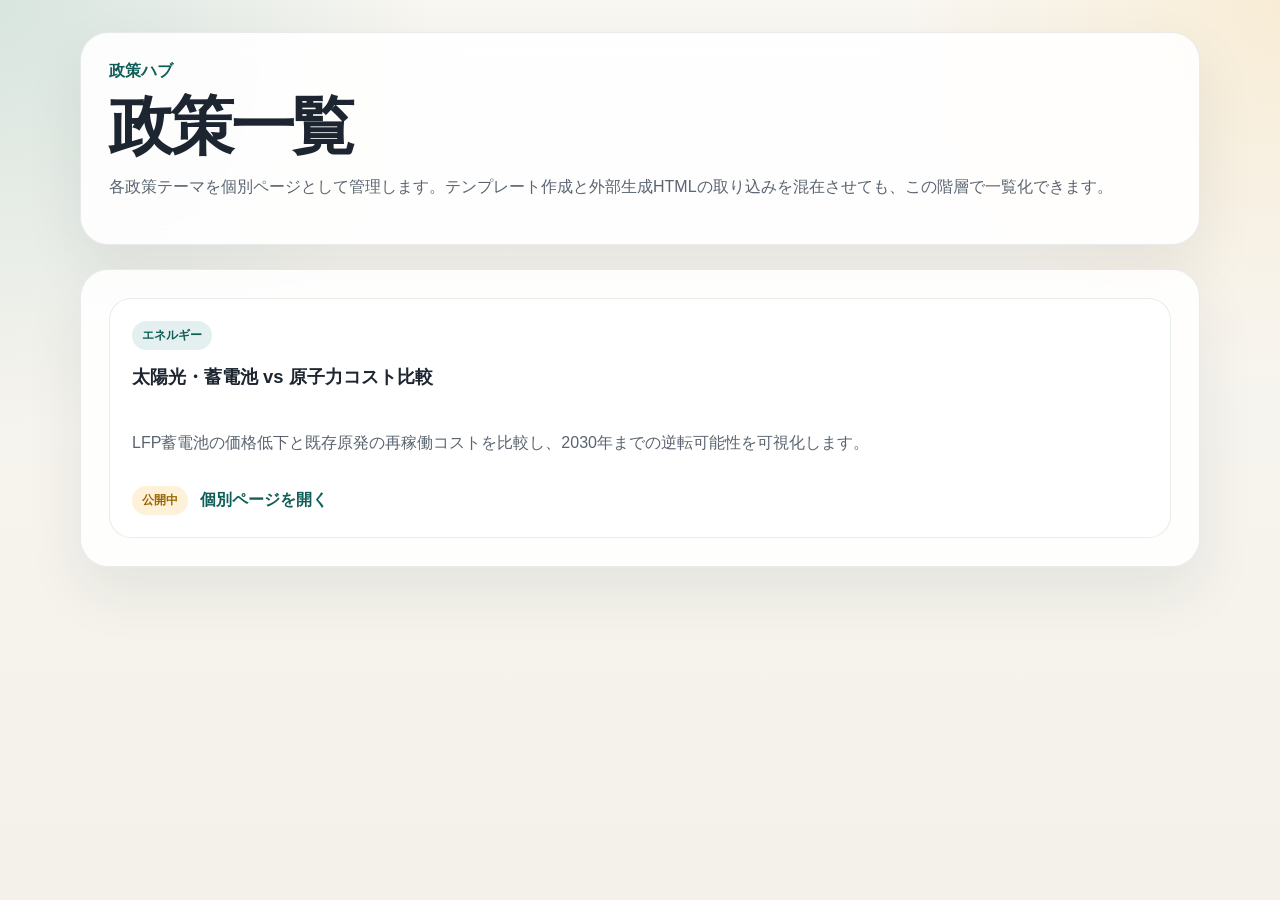
==== policies/index.html @ 9da738f5 "Initial site setup" ====
<!DOCTYPE html>
<html lang="ja">
<head>
    <meta charset="UTF-8">
    <meta name="viewport" content="width=device-width, initial-scale=1.0">
    <title>政策一覧 | 政策解説シミュレータ</title>
    <meta name="description" content="政策解説シミュレータの個別政策ページ一覧。">
    <link rel="stylesheet" href="../assets/css/site.css">
</head>
<body>
    <div class="site-shell">
        <header class="page-header">
            <a class="crumb" href="../index.html">政策ハブ</a>
            <h1>政策一覧</h1>
            <p>各政策テーマを個別ページとして管理します。テンプレート作成と外部生成HTMLの取り込みを混在させても、この階層で一覧化できます。</p>
        </header>

        <main class="panel">
            <div class="card-grid" aria-live="polite">
                <a class="policy-card" href="./solar-storage-vs-nuclear/index.html">
                    <span class="policy-card__badge">エネルギー</span>
                    <h3>太陽光・蓄電池 vs 原子力コスト比較</h3>
                    <p>LFP蓄電池の価格低下と既存原発の再稼働コストを比較し、2030年までの逆転可能性を可視化します。</p>
                    <div class="policy-card__meta">
                        <span class="policy-card__status">公開中</span>
                        <span class="text-link">個別ページを開く</span>
                    </div>
                </a>
            </div>
        </main>
    </div>
</body>
</html>
---- assets/css/site.css ----
:root {
    --bg: #f4f1ea;
    --surface: rgba(255, 255, 255, 0.88);
    --surface-strong: #ffffff;
    --text: #1d2630;
    --muted: #5a6470;
    --line: rgba(29, 38, 48, 0.09);
    --accent: #0f766e;
    --accent-strong: #115e59;
    --highlight: #f59e0b;
    --shadow: 0 24px 60px rgba(29, 38, 48, 0.08);
}

* {
    box-sizing: border-box;
}

html {
    scroll-behavior: smooth;
}

body {
    margin: 0;
    min-height: 100vh;
    font-family: "Hiragino Sans", "Noto Sans JP", sans-serif;
    color: var(--text);
    background:
        radial-gradient(circle at top left, rgba(15, 118, 110, 0.14), transparent 28%),
        radial-gradient(circle at top right, rgba(245, 158, 11, 0.12), transparent 24%),
        linear-gradient(180deg, #f9f7f2 0%, var(--bg) 100%);
}

a {
    color: inherit;
}

.site-shell {
    width: min(1120px, calc(100% - 32px));
    margin: 0 auto;
    padding: 32px 0 56px;
}

.hero,
.page-header,
.panel {
    border: 1px solid var(--line);
    border-radius: 28px;
    background: var(--surface);
    backdrop-filter: blur(14px);
    box-shadow: var(--shadow);
}

.hero {
    padding: 36px;
    margin-bottom: 28px;
}

.hero__eyebrow,
.section-heading__eyebrow {
    margin: 0 0 12px;
    color: var(--accent);
    letter-spacing: 0.12em;
    text-transform: uppercase;
    font-size: 0.75rem;
    font-weight: 800;
}

.hero h1,
.page-header h1 {
    margin: 0;
    font-size: clamp(2.4rem, 5vw, 4.6rem);
    line-height: 0.95;
    letter-spacing: -0.05em;
}

.hero__lead,
.page-header p,
.feature-card p,
.policy-card p {
    color: var(--muted);
    line-height: 1.7;
}

.hero__lead {
    max-width: 760px;
    margin: 18px 0 0;
    font-size: 1.05rem;
}

.hero__actions,
.policy-card__meta {
    display: flex;
    flex-wrap: wrap;
    gap: 12px;
}

.button,
.text-link,
.crumb {
    display: inline-flex;
    align-items: center;
    justify-content: center;
    gap: 8px;
    text-decoration: none;
    transition: transform 0.2s ease, background-color 0.2s ease, border-color 0.2s ease;
}

.button {
    padding: 14px 18px;
    border-radius: 999px;
    border: 1px solid var(--line);
    font-weight: 700;
}

.button:hover,
.text-link:hover,
.crumb:hover,
.policy-card:hover {
    transform: translateY(-1px);
}

.button--primary {
    color: #fff;
    background: linear-gradient(135deg, var(--accent), var(--accent-strong));
    border-color: transparent;
}

.button--ghost {
    background: rgba(255, 255, 255, 0.7);
}

.layout-grid {
    display: grid;
    gap: 28px;
}

.panel {
    padding: 28px;
}

.section-heading {
    display: flex;
    justify-content: space-between;
    gap: 16px;
    align-items: end;
    margin-bottom: 20px;
}

.section-heading h2 {
    margin: 0;
    font-size: 1.7rem;
    letter-spacing: -0.03em;
}

.feature-grid,
.card-grid {
    display: grid;
    gap: 18px;
}

.selector-grid {
    display: grid;
    gap: 18px;
    grid-template-columns: minmax(0, 1.4fr) repeat(2, minmax(0, 1fr));
}

.feature-grid {
    grid-template-columns: repeat(auto-fit, minmax(220px, 1fr));
}

.card-grid {
    grid-template-columns: repeat(auto-fit, minmax(260px, 1fr));
}

.feature-card,
.policy-card {
    padding: 22px;
    border: 1px solid var(--line);
    border-radius: 22px;
    background: var(--surface-strong);
}

.feature-card h3,
.policy-card h3 {
    margin: 0 0 10px;
    font-size: 1.15rem;
}

.policy-card {
    display: flex;
    flex-direction: column;
    gap: 14px;
    text-decoration: none;
}

.policy-card--featured {
    min-height: 100%;
    justify-content: space-between;
    background:
        linear-gradient(180deg, rgba(15, 118, 110, 0.07), rgba(255, 255, 255, 0.98)),
        var(--surface-strong);
}

.policy-card--placeholder {
    opacity: 0.82;
}

.policy-card__badge,
.policy-card__status {
    display: inline-flex;
    width: fit-content;
    padding: 6px 10px;
    border-radius: 999px;
    font-size: 0.78rem;
    font-weight: 800;
}

.policy-card__badge {
    background: rgba(15, 118, 110, 0.11);
    color: var(--accent-strong);
}

.policy-card__status {
    background: rgba(245, 158, 11, 0.15);
    color: #9a6700;
}

.text-link,
.crumb {
    color: var(--accent-strong);
    font-weight: 700;
}

.page-header {
    padding: 28px;
    margin-bottom: 24px;
}

.crumb {
    margin-bottom: 14px;
}

.tabs {
    display: grid;
    gap: 18px;
}

.tab-list {
    display: flex;
    flex-wrap: wrap;
    gap: 10px;
}

.tab-button {
    border: 1px solid var(--line);
    background: rgba(255, 255, 255, 0.7);
    color: var(--muted);
    border-radius: 999px;
    padding: 10px 16px;
    font: inherit;
    font-weight: 700;
    cursor: pointer;
    transition: background-color 0.2s ease, color 0.2s ease, transform 0.2s ease;
}

.tab-button:hover {
    transform: translateY(-1px);
}

.tab-button.is-active {
    background: linear-gradient(135deg, var(--accent), var(--accent-strong));
    color: #ffffff;
    border-color: transparent;
}

.tab-panel {
    animation: fade-in 0.24s ease;
}

@keyframes fade-in {
    from {
        opacity: 0;
        transform: translateY(4px);
    }
    to {
        opacity: 1;
        transform: translateY(0);
    }
}

@media (max-width: 720px) {
    .site-shell {
        width: min(100% - 20px, 1120px);
        padding-top: 20px;
    }

    .hero,
    .panel,
    .page-header {
        padding: 22px;
        border-radius: 24px;
    }

    .section-heading {
        align-items: start;
        flex-direction: column;
    }

    .selector-grid {
        grid-template-columns: 1fr;
    }
}
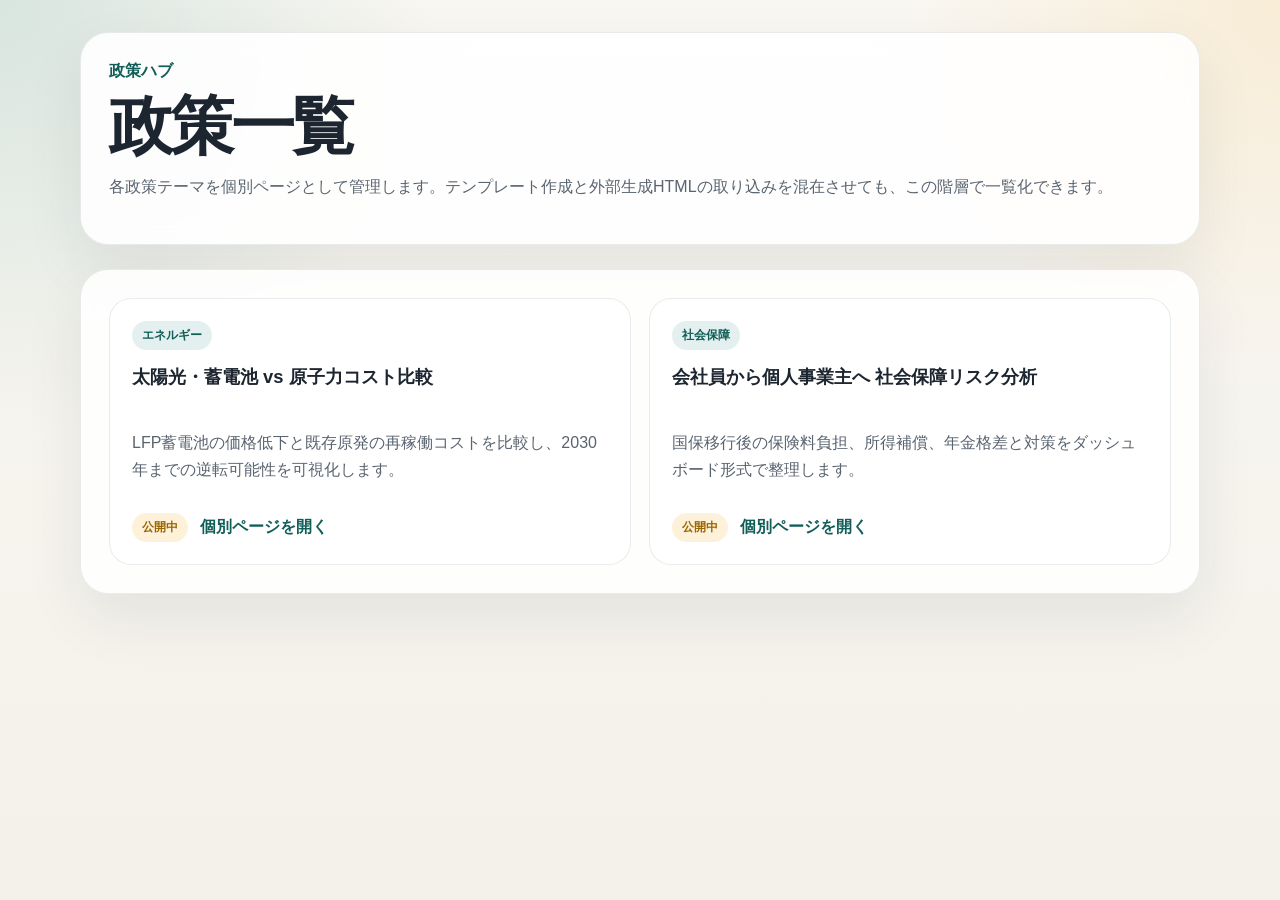
==== commit 81b15245: "Add social security transition simulator" ====
--- a/policies/index.html
+++ b/policies/index.html
@@ -26,6 +26,15 @@
                         <span class="text-link">個別ページを開く</span>
                     </div>
                 </a>
+                <a class="policy-card" href="./employee-to-freelance-social-security/index.html">
+                    <span class="policy-card__badge">社会保障</span>
+                    <h3>会社員から個人事業主へ 社会保障リスク分析</h3>
+                    <p>国保移行後の保険料負担、所得補償、年金格差と対策をダッシュボード形式で整理します。</p>
+                    <div class="policy-card__meta">
+                        <span class="policy-card__status">公開中</span>
+                        <span class="text-link">個別ページを開く</span>
+                    </div>
+                </a>
             </div>
         </main>
     </div>
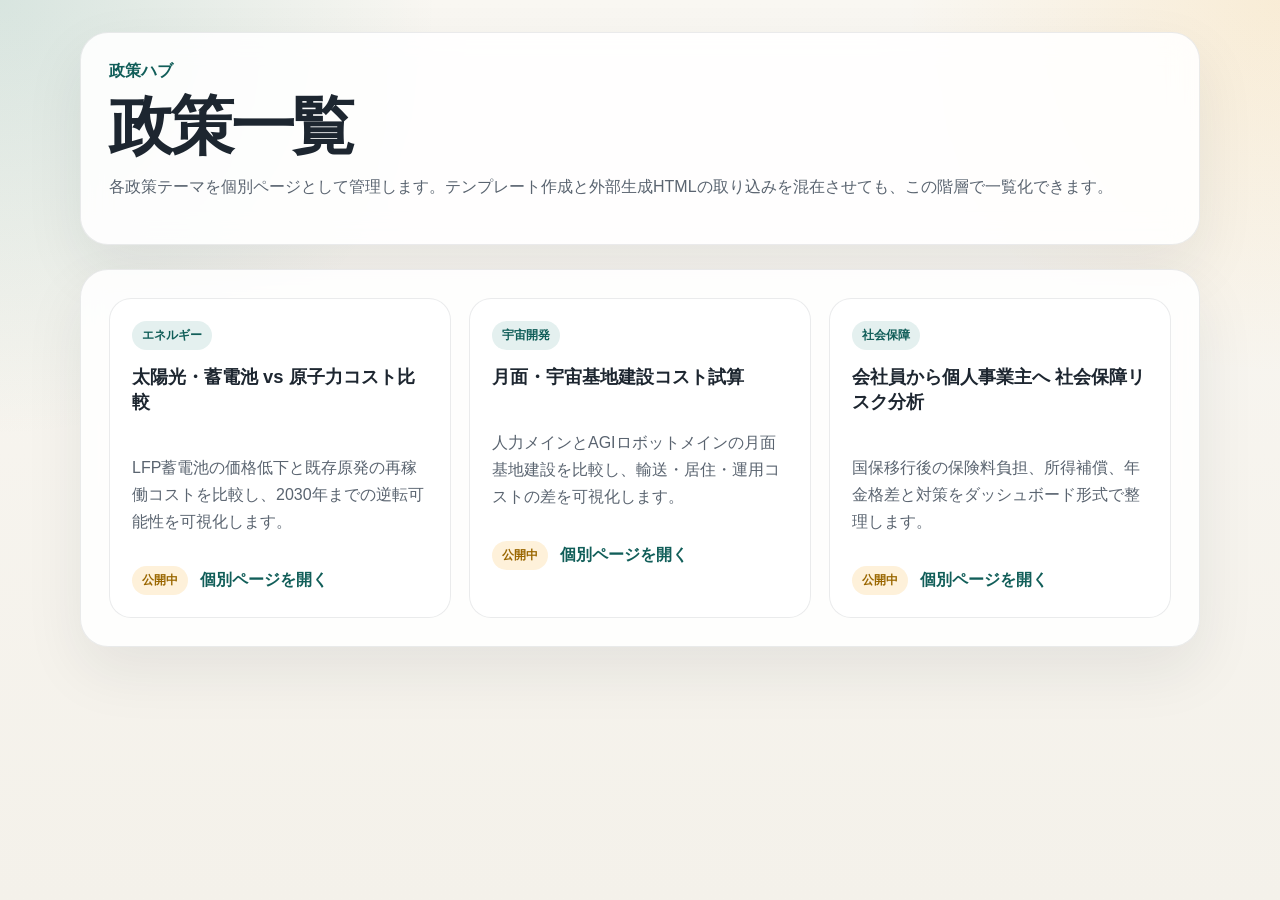
==== commit 42f44809: "Add lunar base cost comparison page" ====
--- a/policies/index.html
+++ b/policies/index.html
@@ -26,6 +26,15 @@
                         <span class="text-link">個別ページを開く</span>
                     </div>
                 </a>
+                <a class="policy-card" href="./lunar-base-human-vs-agi-robots/index.html">
+                    <span class="policy-card__badge">宇宙開発</span>
+                    <h3>月面・宇宙基地建設コスト試算</h3>
+                    <p>人力メインとAGIロボットメインの月面基地建設を比較し、輸送・居住・運用コストの差を可視化します。</p>
+                    <div class="policy-card__meta">
+                        <span class="policy-card__status">公開中</span>
+                        <span class="text-link">個別ページを開く</span>
+                    </div>
+                </a>
                 <a class="policy-card" href="./employee-to-freelance-social-security/index.html">
                     <span class="policy-card__badge">社会保障</span>
                     <h3>会社員から個人事業主へ 社会保障リスク分析</h3>
--- a/assets/css/site.css
+++ b/assets/css/site.css
@@ -240,54 +240,6 @@
     margin-bottom: 14px;
 }
 
-.tabs {
-    display: grid;
-    gap: 18px;
-}
-
-.tab-list {
-    display: flex;
-    flex-wrap: wrap;
-    gap: 10px;
-}
-
-.tab-button {
-    border: 1px solid var(--line);
-    background: rgba(255, 255, 255, 0.7);
-    color: var(--muted);
-    border-radius: 999px;
-    padding: 10px 16px;
-    font: inherit;
-    font-weight: 700;
-    cursor: pointer;
-    transition: background-color 0.2s ease, color 0.2s ease, transform 0.2s ease;
-}
-
-.tab-button:hover {
-    transform: translateY(-1px);
-}
-
-.tab-button.is-active {
-    background: linear-gradient(135deg, var(--accent), var(--accent-strong));
-    color: #ffffff;
-    border-color: transparent;
-}
-
-.tab-panel {
-    animation: fade-in 0.24s ease;
-}
-
-@keyframes fade-in {
-    from {
-        opacity: 0;
-        transform: translateY(4px);
-    }
-    to {
-        opacity: 1;
-        transform: translateY(0);
-    }
-}
-
 @media (max-width: 720px) {
     .site-shell {
         width: min(100% - 20px, 1120px);
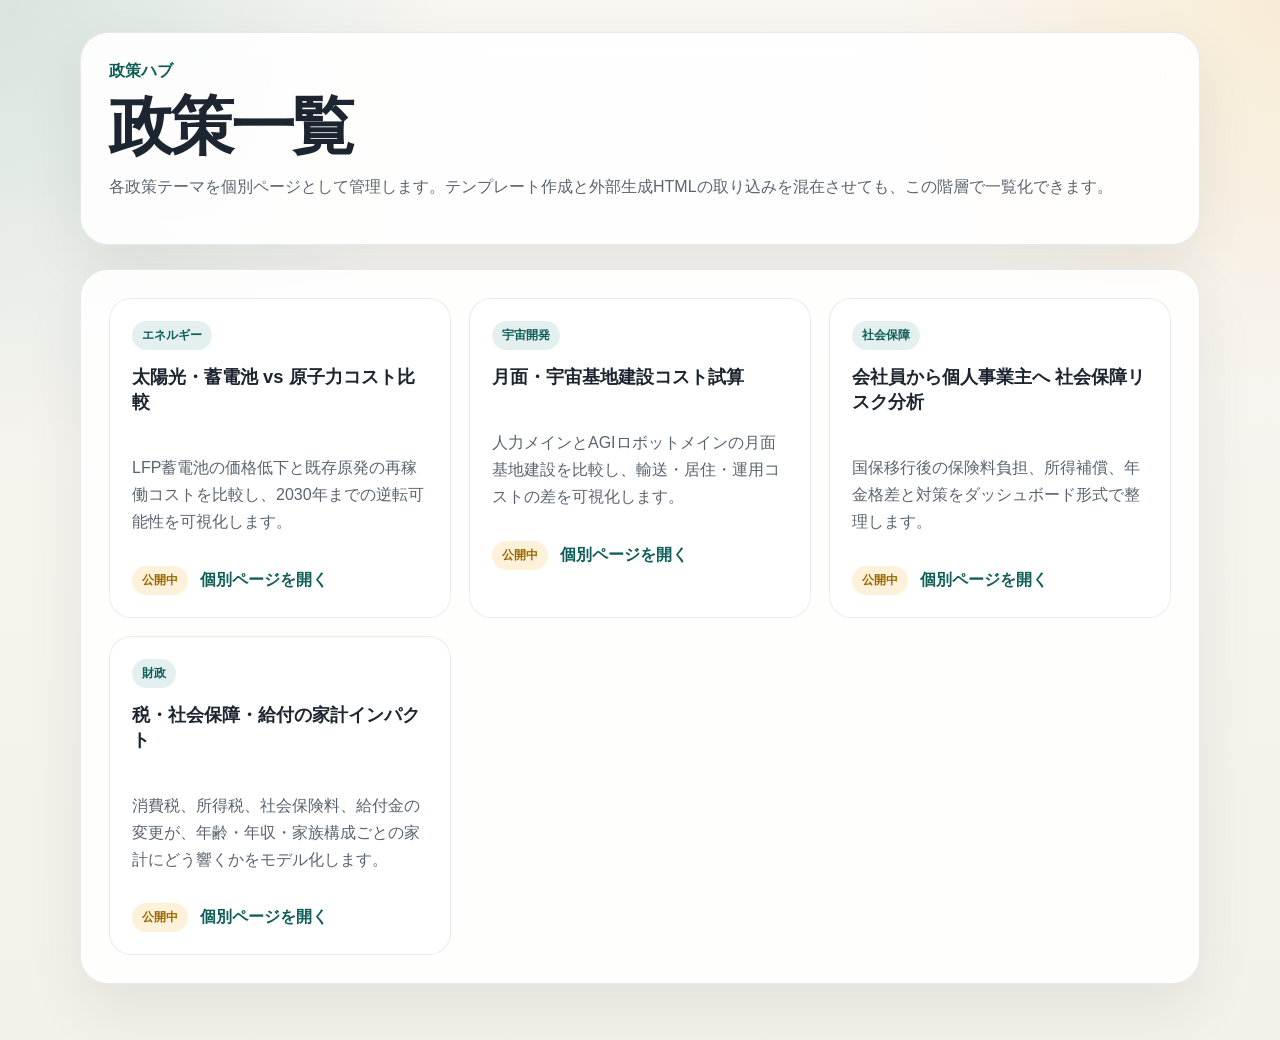
==== commit 0dd15111: "Add fiscal household impact simulator" ====
--- a/policies/index.html
+++ b/policies/index.html
@@ -44,6 +44,15 @@
                         <span class="text-link">個別ページを開く</span>
                     </div>
                 </a>
+                <a class="policy-card" href="./jgb-interest-fiscal-household-simulator/index.html">
+                    <span class="policy-card__badge">財政</span>
+                    <h3>税・社会保障・給付の家計インパクト</h3>
+                    <p>消費税、所得税、社会保険料、給付金の変更が、年齢・年収・家族構成ごとの家計にどう響くかをモデル化します。</p>
+                    <div class="policy-card__meta">
+                        <span class="policy-card__status">公開中</span>
+                        <span class="text-link">個別ページを開く</span>
+                    </div>
+                </a>
             </div>
         </main>
     </div>
